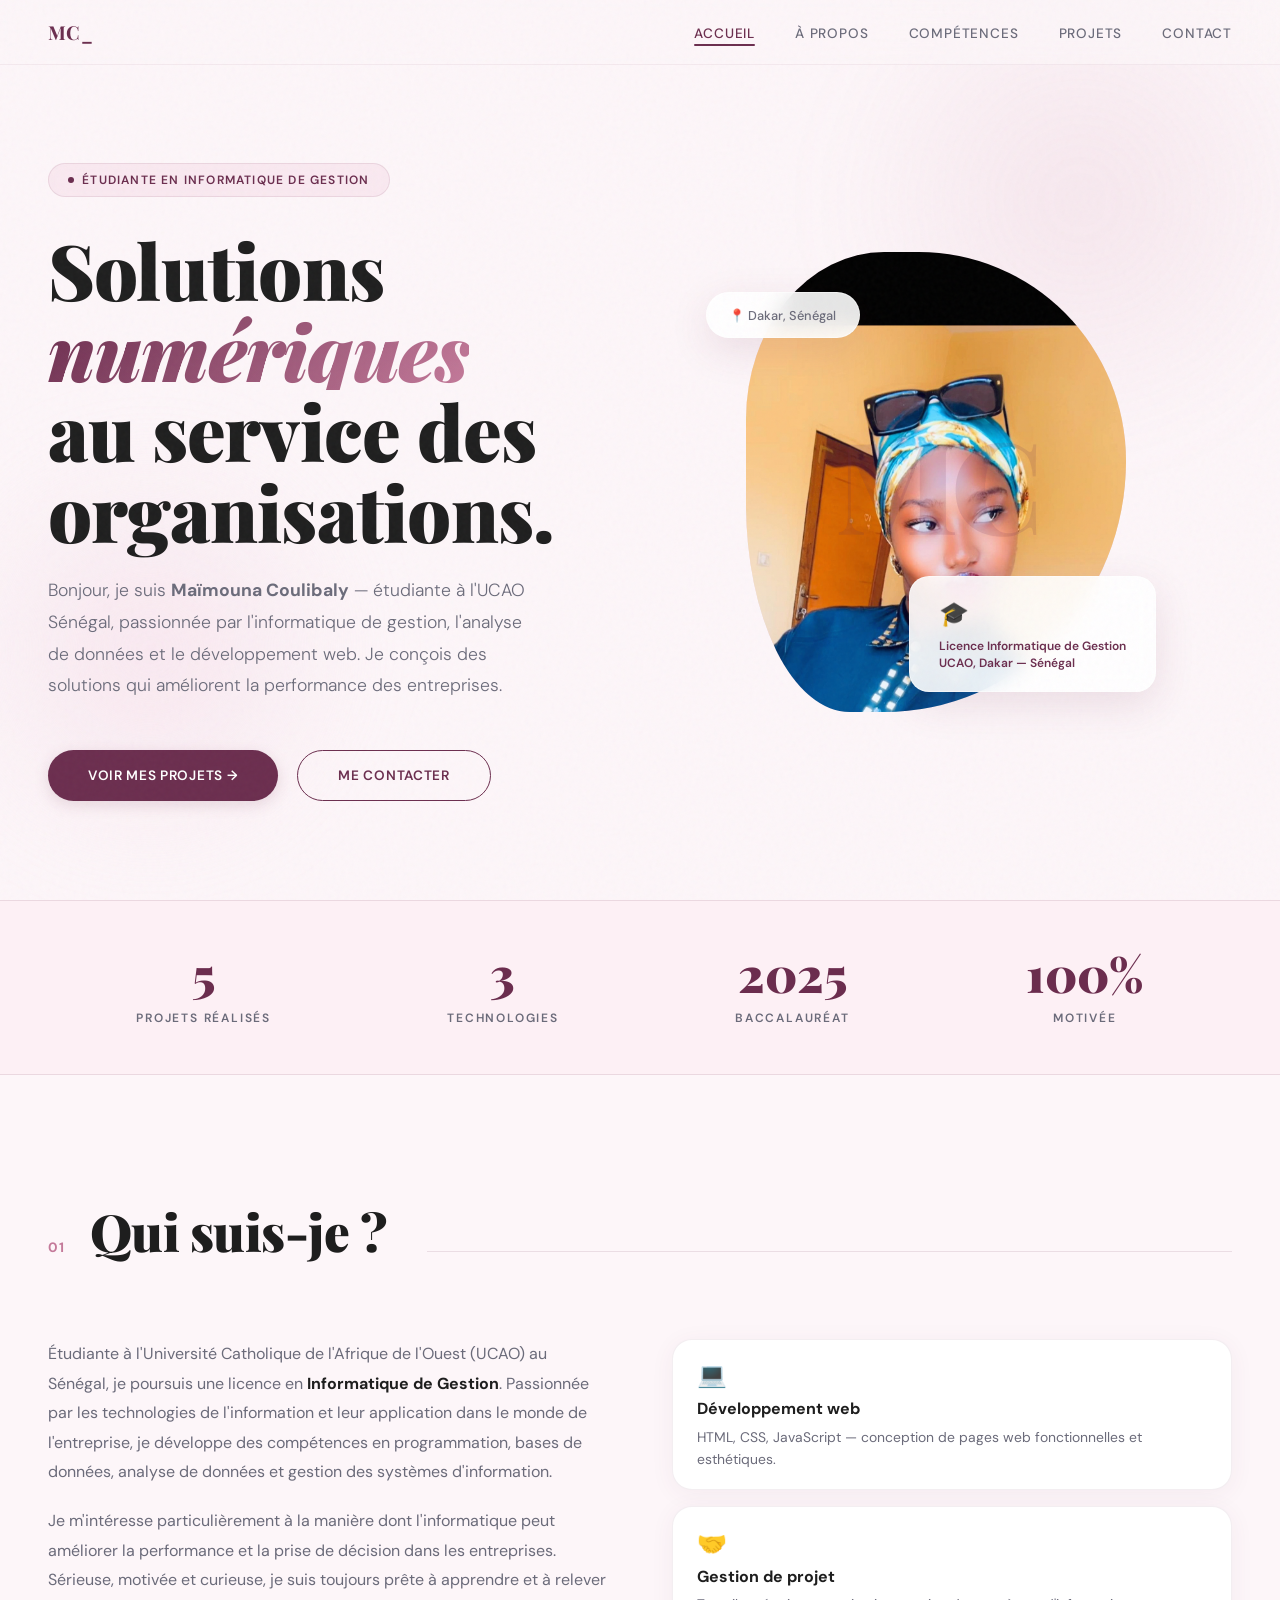
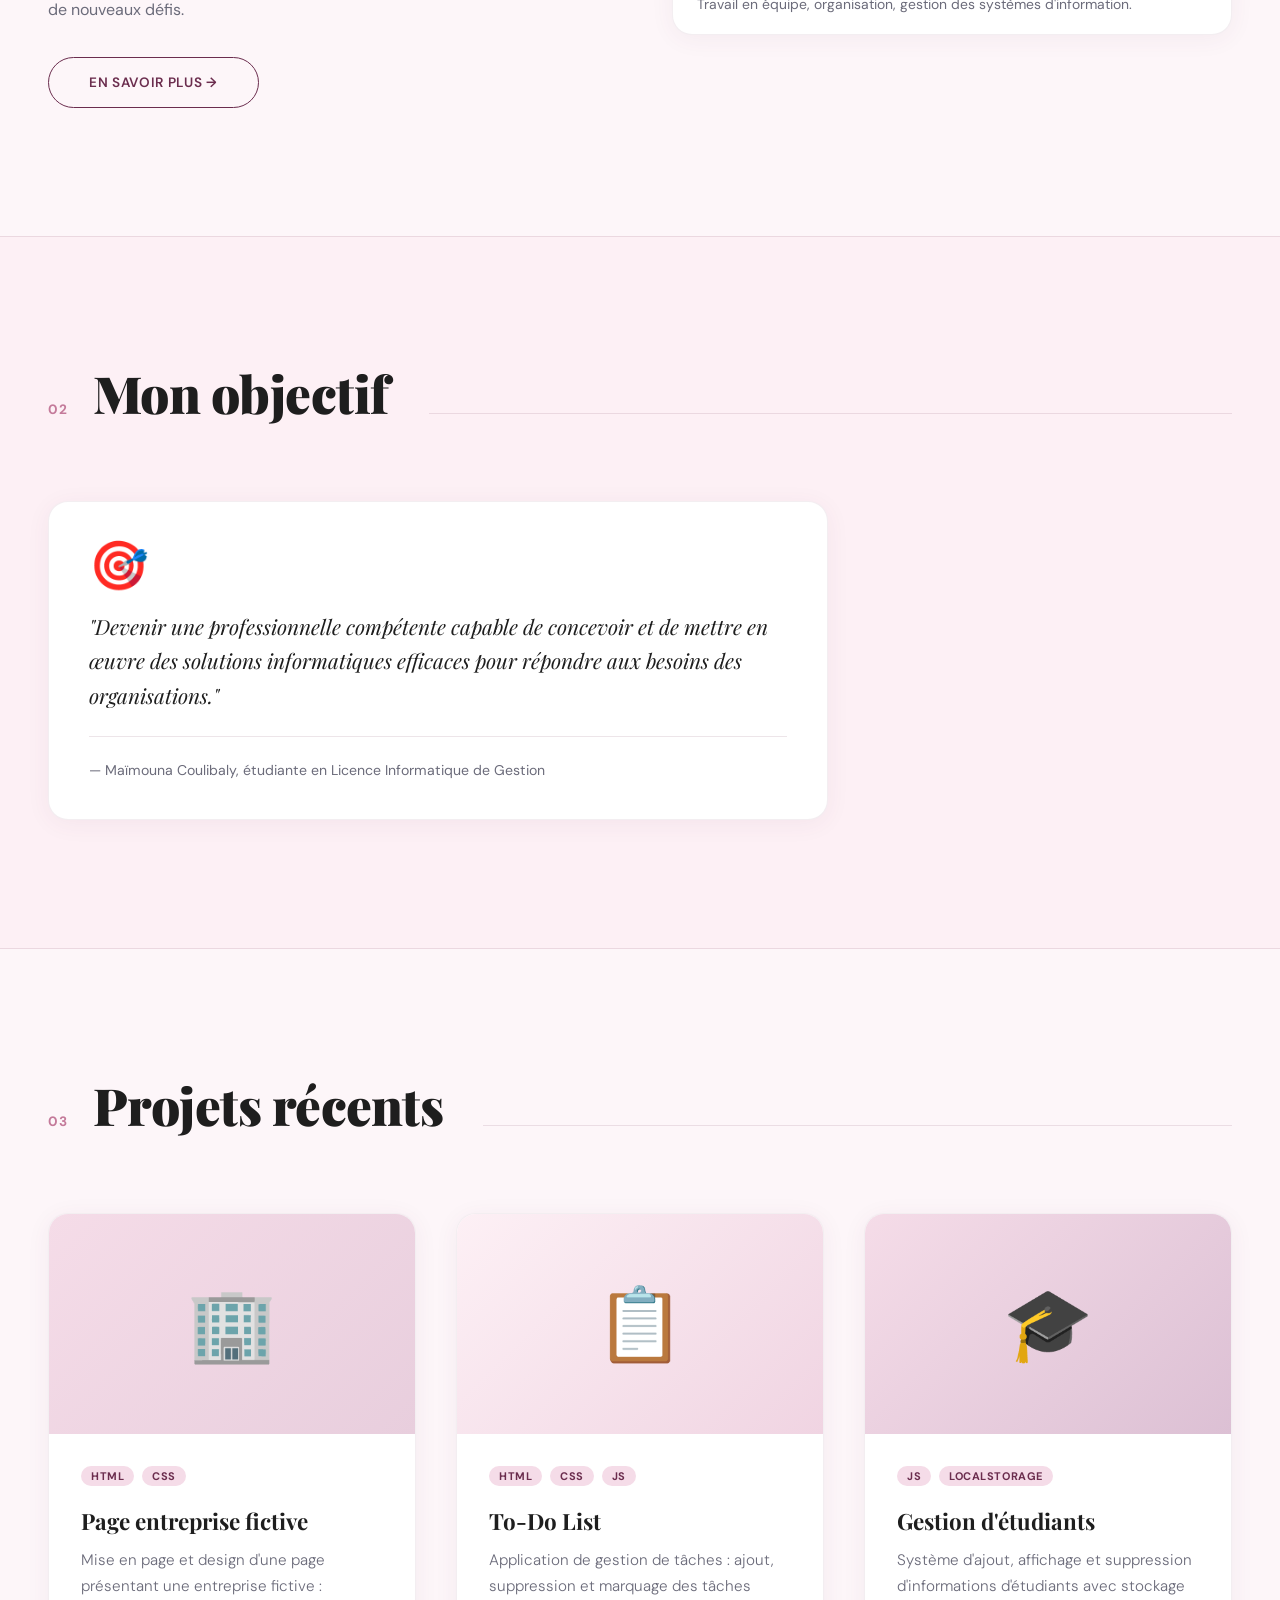
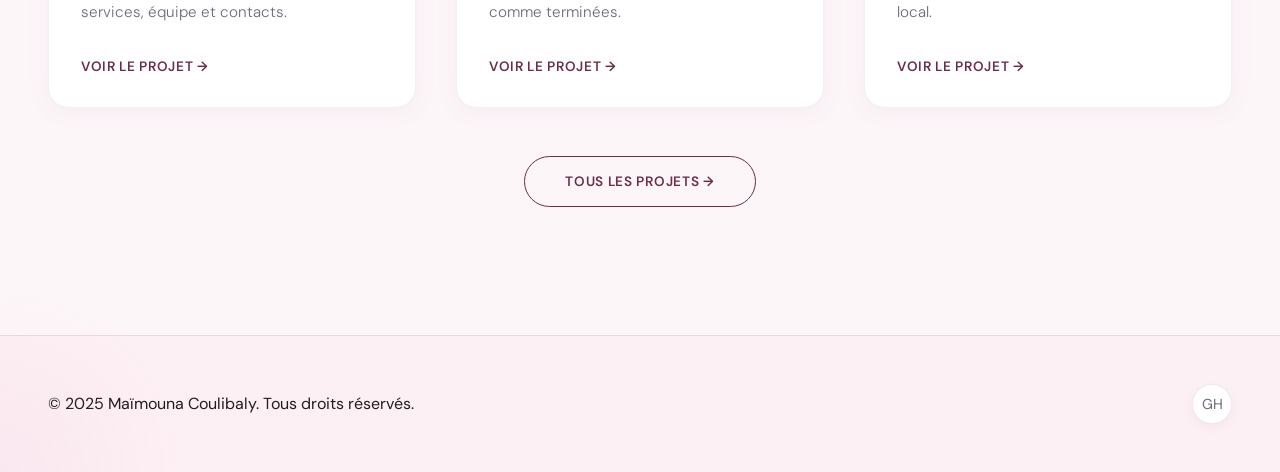
==== index.html @ c113d80b "Add files via upload" ====
<!DOCTYPE html>
<html lang="fr">

<head>
  <meta charset="UTF-8" />
  <meta name="viewport" content="width=device-width, initial-scale=1.0" />
  <title>Maïmouna Coulibaly — Portfolio</title>
  <link rel="stylesheet" href="css/style.css" />
</head>

<body>

  <nav>
    <a class="nav-logo" href="index.html">MC_</a>
    <ul class="nav-links">
      <li><a href="index.html">Accueil</a></li>
      <li><a href="about.html">À propos</a></li>
      <li><a href="skills.html">Compétences</a></li>
      <li><a href="projects.html">Projets</a></li>
      <li><a href="contact.html">Contact</a></li>
    </ul>
    <button class="hamburger" aria-label="Menu">
      <span></span><span></span><span></span>
    </button>
  </nav>

  <section class="hero">
    <div class="hero-bg-circle"></div>
    <div class="hero-bg-circle2"></div>

    <div class="hero-content">
      <div class="hero-tag">Étudiante en Informatique de Gestion</div>
      <h1 class="hero-title">
        Solutions <em class="text-gradient">numériques</em><br>
        au service des<br>
        organisations.
      </h1>
      <p class="hero-subtitle">
        Bonjour, je suis <strong>Maïmouna Coulibaly</strong> — étudiante à l'UCAO Sénégal,
        passionnée par l'informatique de gestion, l'analyse de données et le développement web.
        Je conçois des solutions qui améliorent la performance des entreprises.
      </p>
      <div class="hero-cta">
        <a href="projects.html" class="btn-primary">Voir mes projets →</a>
        <a href="contact.html" class="btn-outline">Me contacter</a>
      </div>
    </div>

    <div class="hero-visual">
      <div class="avatar-frame">
        <div class="avatar-bg"></div>

        <!-- ZONE PHOTO -->
        <div class="avatar-photo-zone">
          <img src="images/photo.jpg" alt="Photo de Maïmouna Coulibaly" class="avatar-photo"
            onerror="this.style.display='none';document.querySelector('.avatar-initials').style.display='flex';" />
          <div class="avatar-initials">MC</div>
        </div>
        <!-- FIN ZONE PHOTO -->

        <div class="avatar-badge floating">
          <span class="avatar-badge-icon">🎓</span>
          Licence Informatique de Gestion<br>
          UCAO, Dakar — Sénégal
        </div>
        <div class="avatar-tag-top floating-reverse">📍 Dakar, Sénégal</div>
      </div>
    </div>
  </section>

  <div class="stats-bar">
    <div class="stat-item">
      <span class="stat-number">5</span>
      <span class="stat-label">Projets réalisés</span>
    </div>
    <div class="stat-item">
      <span class="stat-number">3</span>
      <span class="stat-label">Technologies</span>
    </div>
    <div class="stat-item">
      <span class="stat-number">2025</span>
      <span class="stat-label">Baccalauréat</span>
    </div>
    <div class="stat-item">
      <span class="stat-number">100%</span>
      <span class="stat-label">Motivée</span>
    </div>
  </div>

  <!-- PRÉSENTATION -->
  <section class="section">
    <div class="section-header fade-up">
      <span class="section-num">01</span>
      <h2 class="section-title">Qui suis-je ?</h2>
      <div class="section-line"></div>
    </div>

    <div style="display:grid;grid-template-columns:1fr 1fr;gap:4rem;align-items:start;" class="two-col-section">
      <div class="fade-up">
        <p style="color:#6b6b7a;line-height:1.85;font-size:1rem;margin-bottom:1.2rem;">
          Étudiante à l'Université Catholique de l'Afrique de l'Ouest (UCAO) au Sénégal,
          je poursuis une licence en <strong style="color:#1e1e1e;">Informatique de Gestion</strong>.
          Passionnée par les technologies de l'information et leur application dans le monde de l'entreprise,
          je développe des compétences en programmation, bases de données, analyse de données
          et gestion des systèmes d'information.
        </p>
        <p style="color:#6b6b7a;line-height:1.85;font-size:1rem;">
          Je m'intéresse particulièrement à la manière dont l'informatique peut améliorer
          la performance et la prise de décision dans les entreprises. Sérieuse, motivée
          et curieuse, je suis toujours prête à apprendre et à relever de nouveaux défis.
        </p>
        <a href="about.html" class="btn-outline" style="margin-top:2rem;display:inline-flex;">En savoir plus →</a>
      </div>

      <div style="display:flex;flex-direction:column;gap:1rem;" class="fade-up">
        <div class="card" style="padding:1.2rem 1.5rem;">
          <div style="font-size:1.5rem;margin-bottom:0.5rem;">💻</div>
          <h4 style="font-weight:700;margin-bottom:0.4rem;">Développement web</h4>
          <p style="color:#6b6b7a;font-size:0.87rem;line-height:1.6;">HTML, CSS, JavaScript — conception de pages web
            fonctionnelles et esthétiques.</p>
        </div>

        <div class="card" style="padding:1.2rem 1.5rem;">
          <div style="font-size:1.5rem;margin-bottom:0.5rem;">🤝</div>
          <h4 style="font-weight:700;margin-bottom:0.4rem;">Gestion de projet</h4>
          <p style="color:#6b6b7a;font-size:0.87rem;line-height:1.6;">Travail en équipe, organisation, gestion des
            systèmes d'information.</p>
        </div>
      </div>
    </div>
  </section>

  <!-- OBJECTIF -->
  <section class="section"
    style="background:#fdf0f5;border-top:1px solid rgba(107,45,78,0.12);border-bottom:1px solid rgba(107,45,78,0.12);">
    <div class="section-header fade-up">
      <span class="section-num">02</span>
      <h2 class="section-title">Mon objectif</h2>
      <div class="section-line"></div>
    </div>
    <div class="card fade-up" style="max-width:780px;padding:2.5rem;">
      <div style="font-size:3rem;margin-bottom:1.2rem;line-height:1;">🎯</div>
      <p
        style="font-family:'Playfair Display',serif;font-size:1.3rem;line-height:1.65;font-style:italic;color:#1e1e1e;">
        "Devenir une professionnelle compétente capable de concevoir et de mettre en œuvre
        des solutions informatiques efficaces pour répondre aux besoins des organisations."
      </p>
      <div
        style="margin-top:1.5rem;padding-top:1.5rem;border-top:1px solid rgba(107,45,78,0.12);color:#6b6b7a;font-size:0.88rem;">
        — Maïmouna Coulibaly, étudiante en Licence Informatique de Gestion
      </div>
    </div>
  </section>

  <!-- PROJETS PREVIEW -->
  <section class="section">
    <div class="section-header fade-up">
      <span class="section-num">03</span>
      <h2 class="section-title">Projets récents</h2>
      <div class="section-line"></div>
    </div>

    <div class="projects-grid">
      <div class="project-card fade-up">
        <div class="project-img" style="background:linear-gradient(135deg,#f5dce8,#e8cedd);">🏢</div>
        <div class="project-body">
          <div class="project-tags"><span class="tag">HTML</span><span class="tag">CSS</span></div>
          <div class="project-title">Page entreprise fictive</div>
          <p class="project-desc">Mise en page et design d'une page présentant une entreprise fictive : services, équipe
            et contacts.</p>
          <a href="projects.html" class="project-link">Voir le projet →</a>
        </div>
      </div>

      <div class="project-card fade-up">
        <div class="project-img" style="background:linear-gradient(135deg,#fdf0f5,#f0d4e2);">📋</div>
        <div class="project-body">
          <div class="project-tags"><span class="tag">HTML</span><span class="tag">CSS</span><span class="tag">JS</span>
          </div>
          <div class="project-title">To-Do List</div>
          <p class="project-desc">Application de gestion de tâches : ajout, suppression et marquage des tâches comme
            terminées.</p>
          <a href="projects.html" class="project-link">Voir le projet →</a>
        </div>
      </div>

      <div class="project-card fade-up">
        <div class="project-img" style="background:linear-gradient(135deg,#f5dce8,#dcc0d4);">🎓</div>
        <div class="project-body">
          <div class="project-tags"><span class="tag">JS</span><span class="tag">LocalStorage</span></div>
          <div class="project-title">Gestion d'étudiants</div>
          <p class="project-desc">Système d'ajout, affichage et suppression d'informations d'étudiants avec stockage
            local.</p>
          <a href="projects.html" class="project-link">Voir le projet →</a>
        </div>
      </div>
    </div>

    <div style="text-align:center;margin-top:3rem;" class="fade-up">
      <a href="projects.html" class="btn-outline">Tous les projets →</a>
    </div>
  </section>

  <footer>
    <span class="footer-copy">© 2025 Maïmouna Coulibaly. Tous droits réservés.</span>
    <div class="footer-social">
      <a href="https://github.com/mounacoulibalym-sudo" class="social-link" title="GitHub" target="_blank">GH</a>
    </div>
  </footer>

  <script src="js/main.js"></script>
</body>

</html>
---- css/style.css ----
@import url('https://fonts.googleapis.com/css2?family=Playfair+Display:ital,wght@0,400;0,700;0,900;1,400&family=DM+Sans:wght@300;400;500;600;700&family=Space+Mono:wght@400;700&display=swap');

:root {
  --bg: #fdf6f9;
  --bg2: #fdf0f5;
  --surface: #ffffff;
  --accent: #6b2d4e;
  --accent-hover: #8a3d65;
  --accent-light: #f5dce8;
  --secondary: #c47a9a;
  --text: #1e1e1e;
  --text-dim: #6b6b7a;
  --border: rgba(107,45,78,0.12);
  --shadow-card: 0 4px 24px rgba(107,45,78,0.06);
  --shadow-hover: 0 12px 40px rgba(107,45,78,0.12);
}

*, *::before, *::after { box-sizing: border-box; margin: 0; padding: 0; }
html { scroll-behavior: smooth; }

body {
  font-family: 'DM Sans', sans-serif;
  background: var(--bg);
  color: var(--text);
  min-height: 100vh;
  overflow-x: hidden;
  position: relative;
}

/* ─── NOISE TEXTURE ─── */
body::before {
  content: '';
  position: fixed;
  inset: 0;
  background-image: url("data:image/svg+xml,%3Csvg viewBox='0 0 256 256' xmlns='http://www.w3.org/2000/svg'%3E%3Cfilter id='noise'%3E%3CfeTurbulence type='fractalNoise' baseFrequency='0.8' numOctaves='3' stitchTiles='stitch'/%3E%3C/filter%3E%3Crect width='100%25' height='100%25' filter='url(%23noise)' opacity='0.035'/%3E%3C/svg%3E");
  pointer-events: none;
  z-index: 9999;
}

/* ─── UTILITIES ─── */
.text-gradient {
  background: linear-gradient(135deg, var(--accent), var(--secondary));
  -webkit-background-clip: text;
  -webkit-text-fill-color: transparent;
  display: inline-block;
}

/* ─── ANIMATIONS ─── */
@keyframes float {
  0% { transform: translateY(0px); }
  50% { transform: translateY(-12px); }
  100% { transform: translateY(0px); }
}

@keyframes float-reverse {
  0% { transform: translateY(0px); }
  50% { transform: translateY(12px); }
  100% { transform: translateY(0px); }
}

@keyframes morph {
  0% { border-radius: 40% 60% 70% 30% / 40% 50% 60% 50%; }
  34% { border-radius: 70% 30% 50% 50% / 30% 30% 70% 70%; }
  67% { border-radius: 100% 60% 60% 100% / 100% 100% 60% 60%; }
  100% { border-radius: 40% 60% 70% 30% / 40% 50% 60% 50%; }
}

.floating { animation: float 6s ease-in-out infinite; }
.floating-reverse { animation: float-reverse 7s ease-in-out infinite; }

/* ─── NAV ─── */
nav {
  position: fixed;
  top: 0; left: 0; right: 0;
  z-index: 100;
  padding: 1.2rem 3rem;
  display: flex;
  justify-content: space-between;
  align-items: center;
  background: rgba(253, 246, 249, 0.75);
  backdrop-filter: blur(16px);
  -webkit-backdrop-filter: blur(16px);
  border-bottom: 1px solid rgba(107, 45, 78, 0.06);
}

.nav-logo {
  font-family: 'Playfair Display', serif;
  font-size: 1.2rem;
  color: var(--accent);
  text-decoration: none;
  font-weight: 700;
  letter-spacing: 0.02em;
}

.nav-links {
  display: flex;
  gap: 2.5rem;
  list-style: none;
}

.nav-links a {
  color: var(--text-dim);
  text-decoration: none;
  font-size: 0.85rem;
  font-weight: 500;
  letter-spacing: 0.06em;
  text-transform: uppercase;
  transition: color 0.3s;
  position: relative;
}

.nav-links a::after {
  content: '';
  position: absolute;
  bottom: -4px; left: 0;
  width: 0; height: 1.5px;
  background: var(--accent);
  border-radius: 2px;
  transition: width 0.3s;
}

.nav-links a:hover, .nav-links a.active { color: var(--accent); }
.nav-links a:hover::after, .nav-links a.active::after { width: 100%; }

.hamburger {
  display: none;
  flex-direction: column;
  gap: 5px;
  cursor: pointer;
  background: none;
  border: none;
  padding: 5px;
}

.hamburger span {
  display: block;
  width: 24px;
  height: 2px;
  background: var(--accent);
  border-radius: 2px;
  transition: all 0.3s;
}

/* ─── HERO ─── */
.hero {
  min-height: 100vh;
  display: grid;
  grid-template-columns: 1fr 1fr;
  align-items: center;
  padding: 8rem 3rem 4rem;
  position: relative;
  overflow: hidden;
}

.hero-bg-circle {
  position: absolute;
  width: 600px; height: 600px;
  background: radial-gradient(circle, rgba(196,122,154,0.12) 0%, transparent 60%);
  top: -100px; right: -100px;
  border-radius: 50%;
  pointer-events: none;
  filter: blur(40px);
}

.hero-bg-circle2 {
  position: absolute;
  width: 500px; height: 500px;
  background: radial-gradient(circle, rgba(245,220,232,0.6) 0%, transparent 60%);
  bottom: 0px; left: -100px;
  border-radius: 50%;
  pointer-events: none;
  filter: blur(40px);
}

.hero-content { position: relative; z-index: 1; }

.hero-tag {
  display: inline-flex;
  align-items: center;
  gap: 0.5rem;
  font-family: 'DM Sans', sans-serif;
  font-size: 0.75rem;
  font-weight: 600;
  color: var(--accent);
  letter-spacing: 0.1em;
  text-transform: uppercase;
  margin-bottom: 2rem;
  padding: 0.5rem 1.2rem;
  border: 1px solid rgba(107, 45, 78, 0.1);
  border-radius: 50px;
  background: rgba(245, 220, 232, 0.5);
  backdrop-filter: blur(8px);
}

.hero-tag::before {
  content: '';
  width: 6px; height: 6px;
  background: var(--accent);
  border-radius: 50%;
  animation: pulse 2s infinite;
}

@keyframes pulse {
  0%, 100% { opacity: 1; transform: scale(1); box-shadow: 0 0 0 0 rgba(107,45,78,0.4); }
  50% { opacity: 0.6; transform: scale(0.9); box-shadow: 0 0 0 6px rgba(107,45,78,0); }
}

.hero-title {
  font-family: 'Playfair Display', serif;
  font-size: clamp(3rem, 6vw, 5.5rem);
  line-height: 1.05;
  font-weight: 900;
  margin-bottom: 1.5rem;
  color: var(--text);
  letter-spacing: -0.01em;
}

.hero-subtitle {
  font-size: 1.1rem;
  color: var(--text-dim);
  line-height: 1.8;
  max-width: 480px;
  margin-bottom: 3rem;
  font-weight: 300;
}

.hero-cta { display: flex; gap: 1.2rem; flex-wrap: wrap; }

.btn-primary {
  display: inline-flex;
  align-items: center;
  gap: 0.5rem;
  padding: 1rem 2.5rem;
  background: var(--accent);
  color: #ffffff;
  text-decoration: none;
  font-weight: 600;
  font-size: 0.85rem;
  letter-spacing: 0.05em;
  text-transform: uppercase;
  border-radius: 50px;
  transition: all 0.4s cubic-bezier(0.16, 1, 0.3, 1);
  border: none;
  cursor: pointer;
  box-shadow: 0 4px 15px rgba(107,45,78,0.15);
}

.btn-primary:hover {
  background: var(--accent-hover);
  transform: translateY(-3px);
  box-shadow: 0 10px 25px rgba(107,45,78,0.25);
}

.btn-outline {
  display: inline-flex;
  align-items: center;
  gap: 0.5rem;
  padding: 1rem 2.5rem;
  background: transparent;
  color: var(--accent);
  text-decoration: none;
  font-weight: 600;
  font-size: 0.85rem;
  letter-spacing: 0.05em;
  text-transform: uppercase;
  border-radius: 50px;
  border: 1px solid var(--accent);
  transition: all 0.4s cubic-bezier(0.16, 1, 0.3, 1);
  cursor: pointer;
}

.btn-outline:hover {
  background: var(--accent);
  color: #ffffff;
  transform: translateY(-3px);
  box-shadow: 0 10px 25px rgba(107,45,78,0.15);
}

/* ─── HERO VISUAL ─── */
.hero-visual {
  display: flex;
  justify-content: center;
  align-items: center;
  position: relative;
  z-index: 1;
}

.avatar-frame {
  position: relative;
  width: 380px;
  height: 460px;
}

.avatar-bg {
  position: absolute;
  inset: 0;
  background: linear-gradient(135deg, #f5dce8 0%, #e8cedd 100%);
  border-radius: 40% 60% 70% 30% / 40% 50% 60% 50%;
  animation: morph 8s ease-in-out infinite;
  box-shadow: inset 0 0 50px rgba(255,255,255,0.5);
}

.avatar-initials {
  position: absolute;
  inset: 0;
  display: flex;
  align-items: center;
  justify-content: center;
  font-family: 'Playfair Display', serif;
  font-size: 8rem;
  font-weight: 900;
  color: rgba(107,45,78,0.15);
  letter-spacing: -0.05em;
}

.avatar-badge {
  position: absolute;
  bottom: 20px;
  right: -30px;
  background: rgba(255, 255, 255, 0.9);
  backdrop-filter: blur(10px);
  color: var(--accent);
  padding: 1.2rem 1.8rem;
  border-radius: 20px;
  font-family: 'DM Sans', sans-serif;
  font-size: 0.75rem;
  font-weight: 600;
  line-height: 1.4;
  box-shadow: var(--shadow-hover);
  border: 1px solid rgba(255,255,255,0.5);
  z-index: 2;
}

.avatar-badge-icon {
  display: block;
  font-size: 1.5rem;
  margin-bottom: 0.5rem;
}

.avatar-tag-top {
  position: absolute;
  top: 40px;
  left: -40px;
  background: rgba(255, 255, 255, 0.9);
  backdrop-filter: blur(10px);
  border: 1px solid rgba(255,255,255,0.5);
  padding: 0.85rem 1.4rem;
  border-radius: 50px;
  font-size: 0.8rem;
  font-weight: 500;
  color: var(--text-dim);
  white-space: nowrap;
  box-shadow: var(--shadow-hover);
  z-index: 2;
  display: flex;
  align-items: center;
  gap: 0.5rem;
}

/* ─── STATS BAR ─── */
.stats-bar {
  border-top: 1px solid var(--border);
  border-bottom: 1px solid var(--border);
  padding: 3rem;
  display: flex;
  justify-content: space-around;
  background: var(--bg2);
  position: relative;
  z-index: 1;
}

.stat-item { text-align: center; }

.stat-number {
  font-family: 'Playfair Display', serif;
  font-size: 3rem;
  font-weight: 900;
  color: var(--accent);
  display: block;
  line-height: 1;
}

.stat-label {
  font-size: 0.75rem;
  color: var(--text-dim);
  text-transform: uppercase;
  letter-spacing: 0.15em;
  margin-top: 0.8rem;
  font-weight: 600;
  display: block;
}

/* ─── SECTIONS ─── */
.section {
  padding: 8rem 3rem;
  position: relative;
  z-index: 1;
}

.section-header {
  display: flex;
  align-items: baseline;
  gap: 1.5rem;
  margin-bottom: 5rem;
}

.section-num {
  font-family: 'DM Sans', sans-serif;
  font-size: 0.85rem;
  font-weight: 700;
  color: var(--secondary);
  letter-spacing: 0.1em;
}

.section-title {
  font-family: 'Playfair Display', serif;
  font-size: clamp(2.2rem, 4vw, 3.5rem);
  font-weight: 900;
  line-height: 1.1;
  color: var(--text);
  letter-spacing: -0.01em;
}

.section-line {
  flex: 1;
  height: 1px;
  background: var(--border);
  margin-left: 1rem;
}

/* ─── CARDS ─── */
.card {
  background: var(--surface);
  border: 1px solid rgba(107, 45, 78, 0.08);
  border-radius: 20px;
  padding: 2.5rem;
  transition: all 0.4s cubic-bezier(0.16, 1, 0.3, 1);
  position: relative;
  overflow: hidden;
  box-shadow: var(--shadow-card);
}

.card:hover {
  border-color: rgba(107,45,78,0.2);
  transform: translateY(-6px);
  box-shadow: var(--shadow-hover);
}

/* ─── PROJECTS ─── */
.projects-grid {
  display: grid;
  grid-template-columns: repeat(auto-fill, minmax(340px, 1fr));
  gap: 2.5rem;
}

.project-card {
  background: var(--surface);
  border: 1px solid rgba(107, 45, 78, 0.08);
  border-radius: 20px;
  overflow: hidden;
  transition: all 0.4s cubic-bezier(0.16, 1, 0.3, 1);
  box-shadow: var(--shadow-card);
  display: flex;
  flex-direction: column;
}

.project-card:hover {
  border-color: #c47a9a;
  transform: translateY(-4px);
  box-shadow: 0 8px 32px rgba(107, 45, 78, 0.14);
}

.project-img {
  height: 220px;
  display: flex;
  align-items: center;
  justify-content: center;
  font-size: 4.5rem;
  position: relative;
  overflow: hidden;
}

.project-body { 
  padding: 2rem;
  display: flex;
  flex-direction: column;
  flex-grow: 1;
}

.project-tags {
  display: flex;
  gap: 0.5rem;
  flex-wrap: wrap;
  margin-bottom: 1.2rem;
}

.tag {
  font-family: 'DM Sans', sans-serif;
  font-size: 11px;
  font-weight: 700;
  padding: 3px 10px;
  border-radius: 50px;
  background: #f5dce8;
  color: #6b2d4e;
  letter-spacing: 0.05em;
  text-transform: uppercase;
}

.project-title {
  font-family: 'Playfair Display', serif;
  font-size: 1.4rem;
  font-weight: 700;
  margin-bottom: 0.8rem;
  color: var(--text);
}

.project-desc {
  color: var(--text-dim);
  font-size: 0.95rem;
  line-height: 1.7;
  margin-bottom: 2rem;
  font-weight: 300;
  flex-grow: 1;
}

.project-link {
  display: inline-flex;
  align-items: center;
  gap: 0.5rem;
  color: var(--accent);
  text-decoration: none;
  font-size: 0.85rem;
  font-weight: 600;
  letter-spacing: 0.05em;
  text-transform: uppercase;
  transition: gap 0.3s cubic-bezier(0.16, 1, 0.3, 1);
  margin-top: auto;
}

.project-link:hover { 
  transform: translateX(4px);
  text-decoration: underline;
}

/* ─── FILTERS ─── */
.filters-container {
  display: flex;
  flex-wrap: wrap;
  gap: 0.8rem;
  justify-content: flex-start;
}

.filter-btn {
  background: #ffffff;
  border: 1px solid rgba(107,45,78,0.25);
  color: #6b2d4e;
  padding: 0.6rem 1.4rem;
  border-radius: 50px;
  font-family: 'DM Sans', sans-serif;
  font-weight: 600;
  font-size: 0.85rem;
  cursor: pointer;
  transition: all 0.3s ease;
}

.filter-btn:hover, .filter-btn.active {
  background: #6b2d4e;
  color: #ffffff;
  border-color: #6b2d4e;
}

/* ─── CONTACT ─── */
.contact-grid {
  display: grid;
  grid-template-columns: 1fr 1fr;
  gap: 5rem;
  align-items: start;
}

.form-input, .form-textarea {
  background: rgba(255, 255, 255, 0.5);
  border: 1px solid rgba(107,45,78,0.15);
  border-radius: 12px;
  padding: 1rem 1.4rem;
  color: var(--text);
  font-family: 'DM Sans', sans-serif;
  font-size: 1rem;
  transition: all 0.3s;
  outline: none;
  width: 100%;
}

.form-input:focus, .form-textarea:focus {
  background: var(--surface);
  border-color: var(--accent);
  box-shadow: 0 0 0 4px rgba(107,45,78,0.1);
}

.contact-icon {
  width: 48px; height: 48px;
  background: rgba(196, 122, 154, 0.1);
  border-radius: 50%;
  display: flex;
  align-items: center;
  justify-content: center;
  font-size: 1.2rem;
  flex-shrink: 0;
  color: var(--accent);
}

/* ─── FOOTER ─── */
footer {
  padding: 3rem;
  border-top: 1px solid var(--border);
  display: flex;
  justify-content: space-between;
  align-items: center;
  position: relative;
  z-index: 1;
  background: var(--bg2);
}

.social-link {
  width: 40px; height: 40px;
  background: var(--surface);
  border: 1px solid rgba(107,45,78,0.1);
  border-radius: 50%;
  display: flex;
  align-items: center;
  justify-content: center;
  text-decoration: none;
  font-size: 0.9rem;
  color: var(--text-dim);
  transition: all 0.3s cubic-bezier(0.16, 1, 0.3, 1);
  box-shadow: 0 4px 12px rgba(107,45,78,0.05);
}

.social-link:hover {
  color: #fff;
  background: var(--accent);
  border-color: var(--accent);
  transform: translateY(-3px);
  box-shadow: 0 8px 20px rgba(107,45,78,0.15);
}

/* ─── RESPONSIVE: tablet (768–1024px) ─── */
@media (max-width: 1024px) {
  nav { padding: 1.2rem 2rem; }
  .hero { padding: 8rem 2rem 4rem; }
  .hero-title { font-size: clamp(2.5rem, 5vw, 4rem); }
  .section { padding: 6rem 2rem; }
  .stats-bar { padding: 2.5rem 2rem; }
  .avatar-frame { width: 320px; height: 400px; }
  .contact-grid { gap: 3rem; }
}

/* ─── RESPONSIVE: mobile (<768px) ─── */
@media (max-width: 768px) {
  nav { padding: 1rem 1.5rem; }
  .nav-links { display: none; }
  .nav-links.open {
    display: flex;
    flex-direction: column;
    position: absolute;
    top: 100%;
    left: 0;
    width: 100%;
    background: #ffffff;
    padding: 2rem;
    gap: 1.5rem;
    box-shadow: 0 10px 30px rgba(107,45,78,0.08);
    border-top: 1px solid rgba(107,45,78,0.05);
    z-index: 1000;
    text-align: center;
    animation: slideDown 0.4s cubic-bezier(0.16, 1, 0.3, 1);
  }

  @keyframes slideDown {
    from { opacity: 0; transform: translateY(-10px); }
    to { opacity: 1; transform: translateY(0); }
  }

  .hamburger { display: flex; }

  .hero {
    grid-template-columns: 1fr;
    padding: 7rem 1.5rem 3rem;
    text-align: center;
  }
  
  .hero-content {
    display: flex;
    flex-direction: column;
    align-items: center;
  }
  
  .hero-subtitle {
    margin-left: auto;
    margin-right: auto;
  }
  
  .hero-cta {
    justify-content: center;
  }

  .hero-visual { display: none; }
  .hero-title { font-size: clamp(2.5rem, 8vw, 3.2rem); }
  .hero-subtitle { font-size: 1rem; }

  .stats-bar {
    padding: 2rem 1.5rem;
    flex-wrap: wrap;
    gap: 2rem;
  }
  .stat-item { min-width: 40%; }
  .stat-number { font-size: 2.2rem; }

  .section { padding: 5rem 1.5rem; }
  .section-header { margin-bottom: 3rem; }

  .two-col-section {
    grid-template-columns: 1fr !important;
    gap: 2.5rem !important;
  }

  .projects-grid { grid-template-columns: 1fr; }
  .contact-grid { grid-template-columns: 1fr; gap: 3rem; }

  footer {
    padding: 2rem 1.5rem;
    flex-direction: column;
    gap: 1.5rem;
    text-align: center;
  }
}

/* ─── ANIMATIONS ─── */
.fade-up {
  opacity: 0;
  transform: translateY(40px);
  transition: opacity 0.8s cubic-bezier(0.16, 1, 0.3, 1), transform 0.8s cubic-bezier(0.16, 1, 0.3, 1);
}

.fade-up.visible { opacity: 1; transform: translateY(0); }

.fade-up:nth-child(1) { transition-delay: 0.1s; }
.fade-up:nth-child(2) { transition-delay: 0.2s; }
.fade-up:nth-child(3) { transition-delay: 0.3s; }
.fade-up:nth-child(4) { transition-delay: 0.4s; }

/* ─── PHOTO ZONE ─── */
.avatar-photo-zone {
  position: absolute;
  inset: 0;
  border-radius: 40% 60% 70% 30% / 40% 50% 60% 50%;
  animation: morph 8s ease-in-out infinite;
  overflow: hidden;
}

.avatar-photo {
  width: 100%;
  height: 100%;
  object-fit: cover;
  object-position: center top;
  display: block;
}

/* ─── ABOUT PAGE ─── */
.page-hero {
  padding: 10rem 3rem 4rem;
  text-align: center;
  background: var(--bg2);
  border-bottom: 1px solid var(--border);
  position: relative;
  z-index: 1;
}

.page-hero h1 {
  font-family: 'Playfair Display', serif;
  font-size: clamp(2.5rem, 5vw, 4rem);
  color: var(--text);
  margin-bottom: 1rem;
}

.page-hero p {
  color: var(--text-dim);
  font-size: 1.1rem;
  max-width: 600px;
  margin: 0 auto;
}

.about-grid {
  display: grid;
  grid-template-columns: 320px 1fr;
  gap: 4rem;
  align-items: start;
}

.glass-card {
  background: rgba(255, 255, 255, 0.45);
  backdrop-filter: blur(12px);
  -webkit-backdrop-filter: blur(12px);
  border: 1px solid rgba(255, 255, 255, 0.6);
  box-shadow: 0 8px 32px rgba(107, 45, 78, 0.05);
}

.about-sidebar {
  position: sticky;
  top: 100px;
}

.about-avatar-big {
  width: 100%;
  aspect-ratio: 1;
  margin-bottom: 2rem;
  box-shadow: var(--shadow-card);
}

.soft-skill-item {
  background: rgba(253, 240, 245, 0.7);
  backdrop-filter: blur(8px);
  border: 1px solid rgba(196, 122, 154, 0.3);
  padding: 1rem 1.8rem;
  border-radius: 50px;
  display: flex;
  align-items: center;
  gap: 0.8rem;
  font-weight: 600;
  color: #1e1e1e;
  transition: all 0.4s cubic-bezier(0.16, 1, 0.3, 1);
  box-shadow: 0 4px 15px rgba(107, 45, 78, 0.05);
}

.soft-skill-item:hover {
  background: #f5dce8;
  color: #6b2d4e;
  transform: translateY(-5px) scale(1.02);
  box-shadow: 0 8px 25px rgba(107, 45, 78, 0.15);
  border-color: #c47a9a;
}

.soft-skill-icon {
  font-size: 1.5rem;
}

/* Timeline */
.timeline {
  position: relative;
  padding-left: 2rem;
}

.timeline::before {
  content: '';
  position: absolute;
  top: 0; bottom: 0; left: 6px;
  width: 2px;
  background: rgba(107,45,78,0.2);
}

.timeline-item {
  position: relative;
  margin-bottom: 3rem;
  transition: transform 0.3s ease;
}

.timeline-item:hover {
  transform: translateX(5px);
}

.timeline-item:last-child {
  margin-bottom: 0;
}

.timeline-item::before {
  content: '';
  position: absolute;
  left: -2rem; top: 0.3rem;
  width: 14px; height: 14px;
  background: #6b2d4e;
  border-radius: 50%;
  box-shadow: 0 0 0 6px rgba(107,45,78,0.15);
  transition: all 0.3s ease;
}

.timeline-item:hover::before {
  background: #8a3d65;
  box-shadow: 0 0 0 8px rgba(107,45,78,0.25), 0 0 15px rgba(107,45,78,0.5);
}

.timeline-date {
  font-family: 'DM Sans', sans-serif;
  font-size: 0.85rem;
  font-weight: 700;
  color: #c47a9a;
  letter-spacing: 0.05em;
  margin-bottom: 0.5rem;
}

.timeline-title {
  font-family: 'Playfair Display', serif;
  font-size: 1.3rem;
  font-weight: 700;
  color: var(--text);
  margin-bottom: 0.3rem;
}

.timeline-sub {
  color: var(--text-dim);
  font-size: 0.95rem;
}

/* Responsive About */
@media (max-width: 1024px) {
  .about-grid { gap: 2rem; }
}

@media (max-width: 768px) {
  .about-grid { grid-template-columns: 1fr; }
  .about-sidebar { position: static; }
  .about-avatar-big { width: 240px; margin: 0 auto 2rem; }
  .about-info-grid {
    display: grid !important;
    grid-template-columns: 1fr 1fr;
  }
}

@media (max-width: 480px) {
  .about-info-grid { grid-template-columns: 1fr; }
}

@media (max-width: 640px) {
  .projects-grid { grid-template-columns: 1fr; }
}

/* ─── SKILLS PAGE ─── */
.skills-columns {
  display: grid;
  grid-template-columns: repeat(auto-fit, minmax(340px, 1fr));
  gap: 2rem;
}

.skill-category-title {
  font-family: 'Playfair Display', serif;
  font-size: 1.5rem;
  font-weight: 700;
  color: var(--text);
  margin-bottom: 2rem;
  padding-bottom: 0.8rem;
  border-bottom: 1px solid var(--border);
}

.skill-bar-wrap {
  margin-bottom: 1.5rem;
}

.skill-bar-header {
  display: flex;
  justify-content: space-between;
  margin-bottom: 0.6rem;
  font-weight: 600;
  font-size: 0.9rem;
  color: var(--text);
}

.skill-bar-track {
  height: 8px;
  background: #f0e0e8;
  border-radius: 10px;
  overflow: hidden;
}

.skill-bar-fill {
  height: 100%;
  background: linear-gradient(90deg, #6b2d4e, #c47a9a);
  border-radius: 10px;
  width: 0;
  transition: width 1.5s cubic-bezier(0.16, 1, 0.3, 1);
}

@media (max-width: 768px) {
  .skills-columns {
    grid-template-columns: 1fr;
  }
}

/* ─── CONTACT PAGE ─── */
.contact-form {
  display: flex;
  flex-direction: column;
  gap: 1.5rem;
}

.form-group {
  display: flex;
  flex-direction: column;
  gap: 0.5rem;
}

.form-label {
  font-size: 0.75rem;
  font-weight: 700;
  text-transform: uppercase;
  letter-spacing: 0.1em;
  color: var(--secondary);
}

.form-error {
  color: #d63384;
  font-size: 0.8rem;
  margin-top: 0.3rem;
  display: none;
}

.form-success {
  background: #fdf6f9;
  border: 1px solid #6b2d4e;
  color: #6b2d4e;
  padding: 1rem;
  border-radius: 8px;
  display: none;
  font-weight: 600;
  margin-bottom: 1rem;
}

.contact-info {
  display: flex;
  flex-direction: column;
  gap: 2rem;
}

.contact-item {
  display: flex;
  gap: 1.2rem;
  align-items: center;
}

.contact-detail-label {
  font-size: 0.7rem;
  text-transform: uppercase;
  letter-spacing: 0.1em;
  color: var(--secondary);
  font-weight: 700;
  margin-bottom: 0.2rem;
}

.contact-detail-value {
  font-weight: 600;
  color: var(--text);
}

.contact-detail-value a {
  color: inherit;
  text-decoration: none;
  transition: color 0.3s;
}

.contact-detail-value a:hover {
  color: var(--accent);
}

@media (max-width: 900px) {
  .contact-grid {
    grid-template-columns: 1fr;
    gap: 4rem;
  }
}
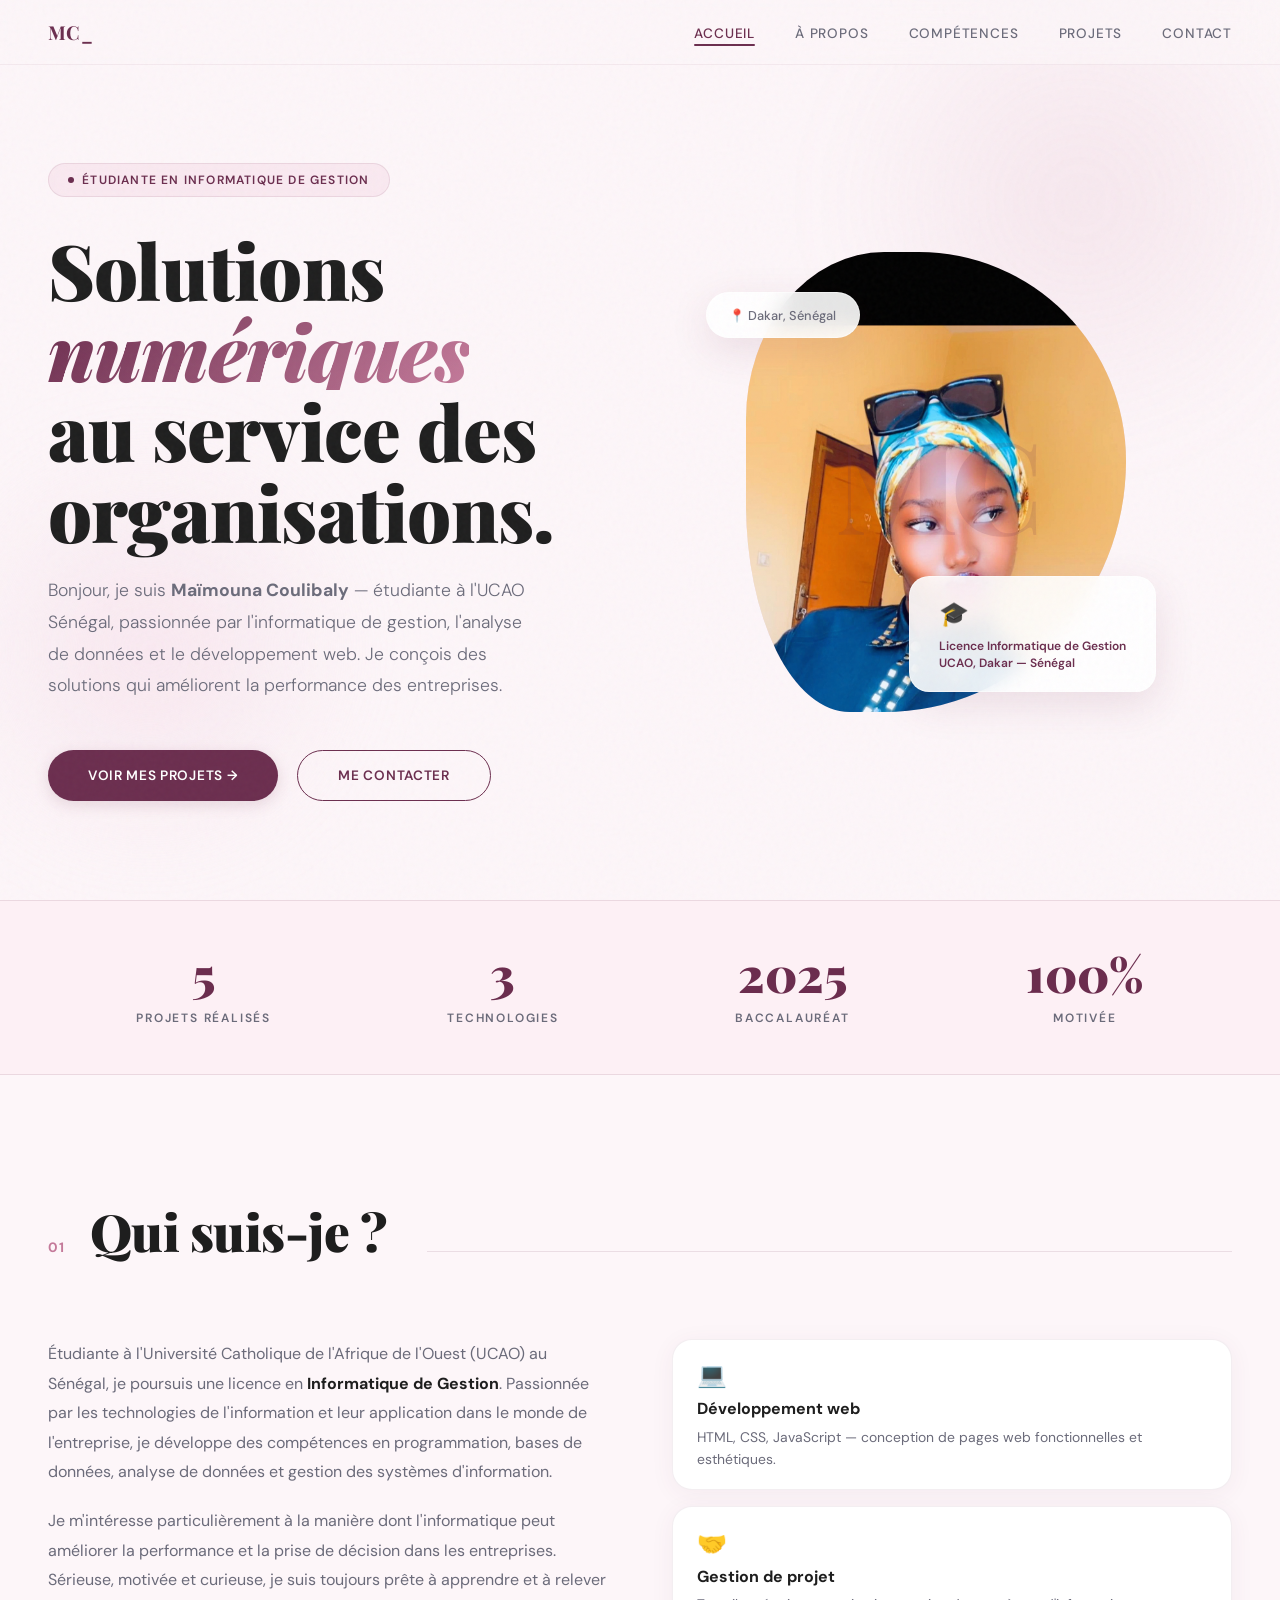
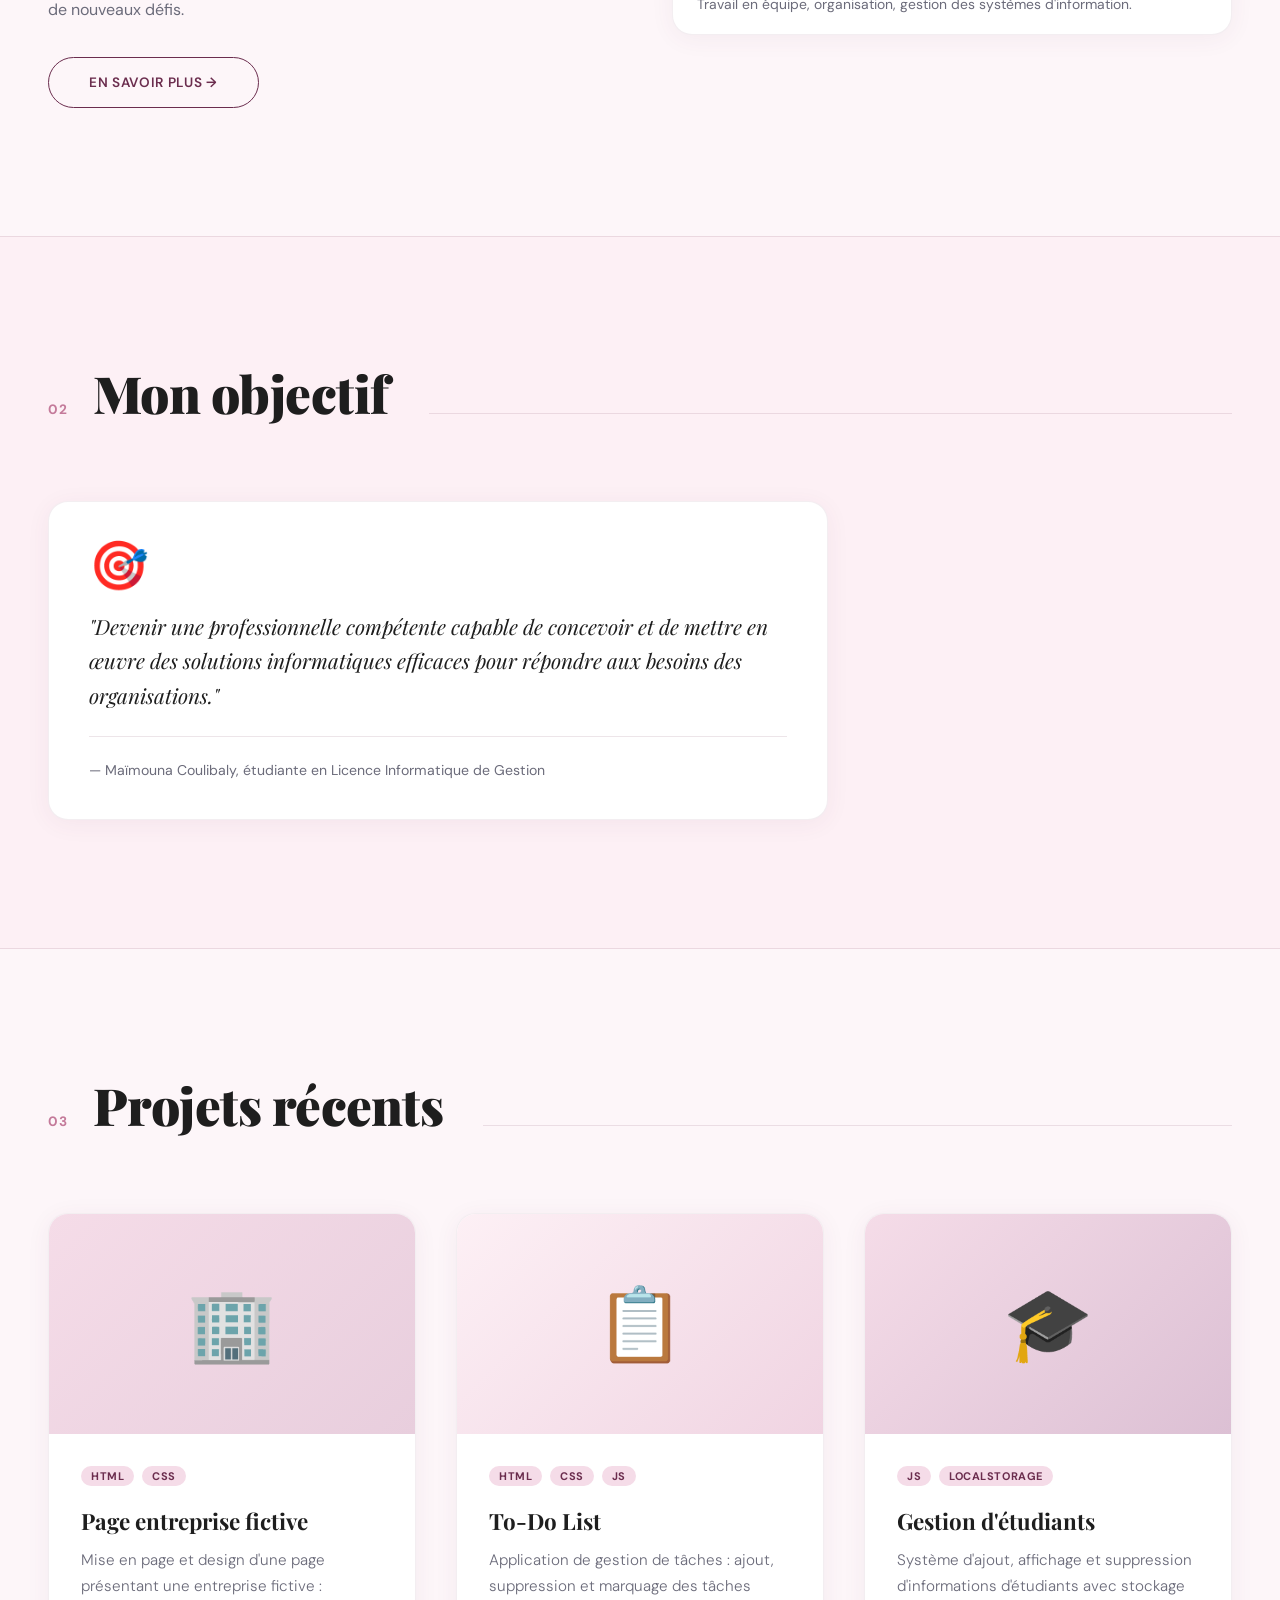
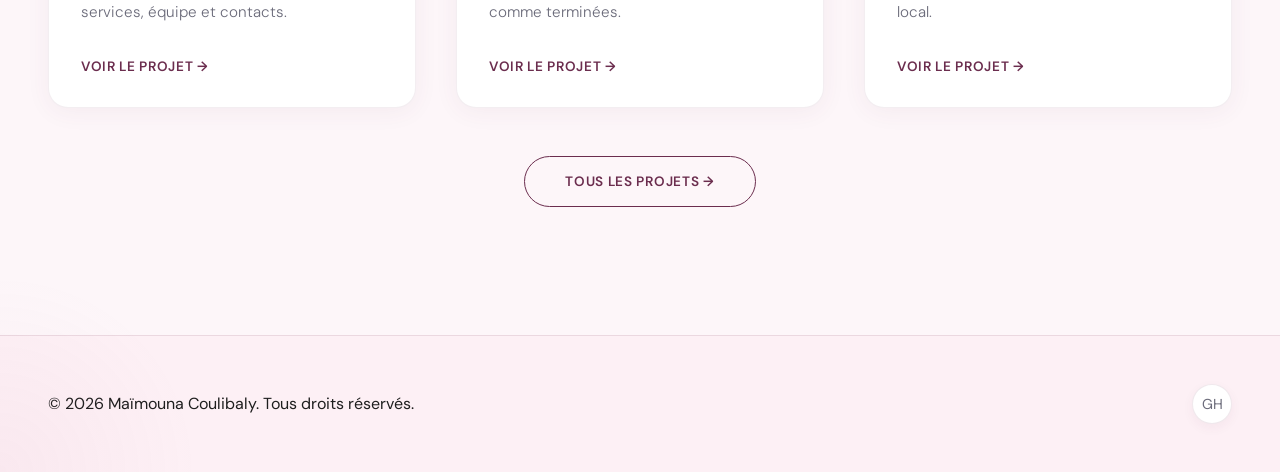
==== commit 640fde95: "Update copyright year in footer" ====
--- a/index.html
+++ b/index.html
@@ -202,7 +202,7 @@
   </section>
 
   <footer>
-    <span class="footer-copy">© 2025 Maïmouna Coulibaly. Tous droits réservés.</span>
+    <span class="footer-copy">© 2026 Maïmouna Coulibaly. Tous droits réservés.</span>
     <div class="footer-social">
       <a href="https://github.com/mounacoulibalym-sudo" class="social-link" title="GitHub" target="_blank">GH</a>
     </div>
@@ -211,4 +211,4 @@
   <script src="js/main.js"></script>
 </body>
 
-</html>+</html>
